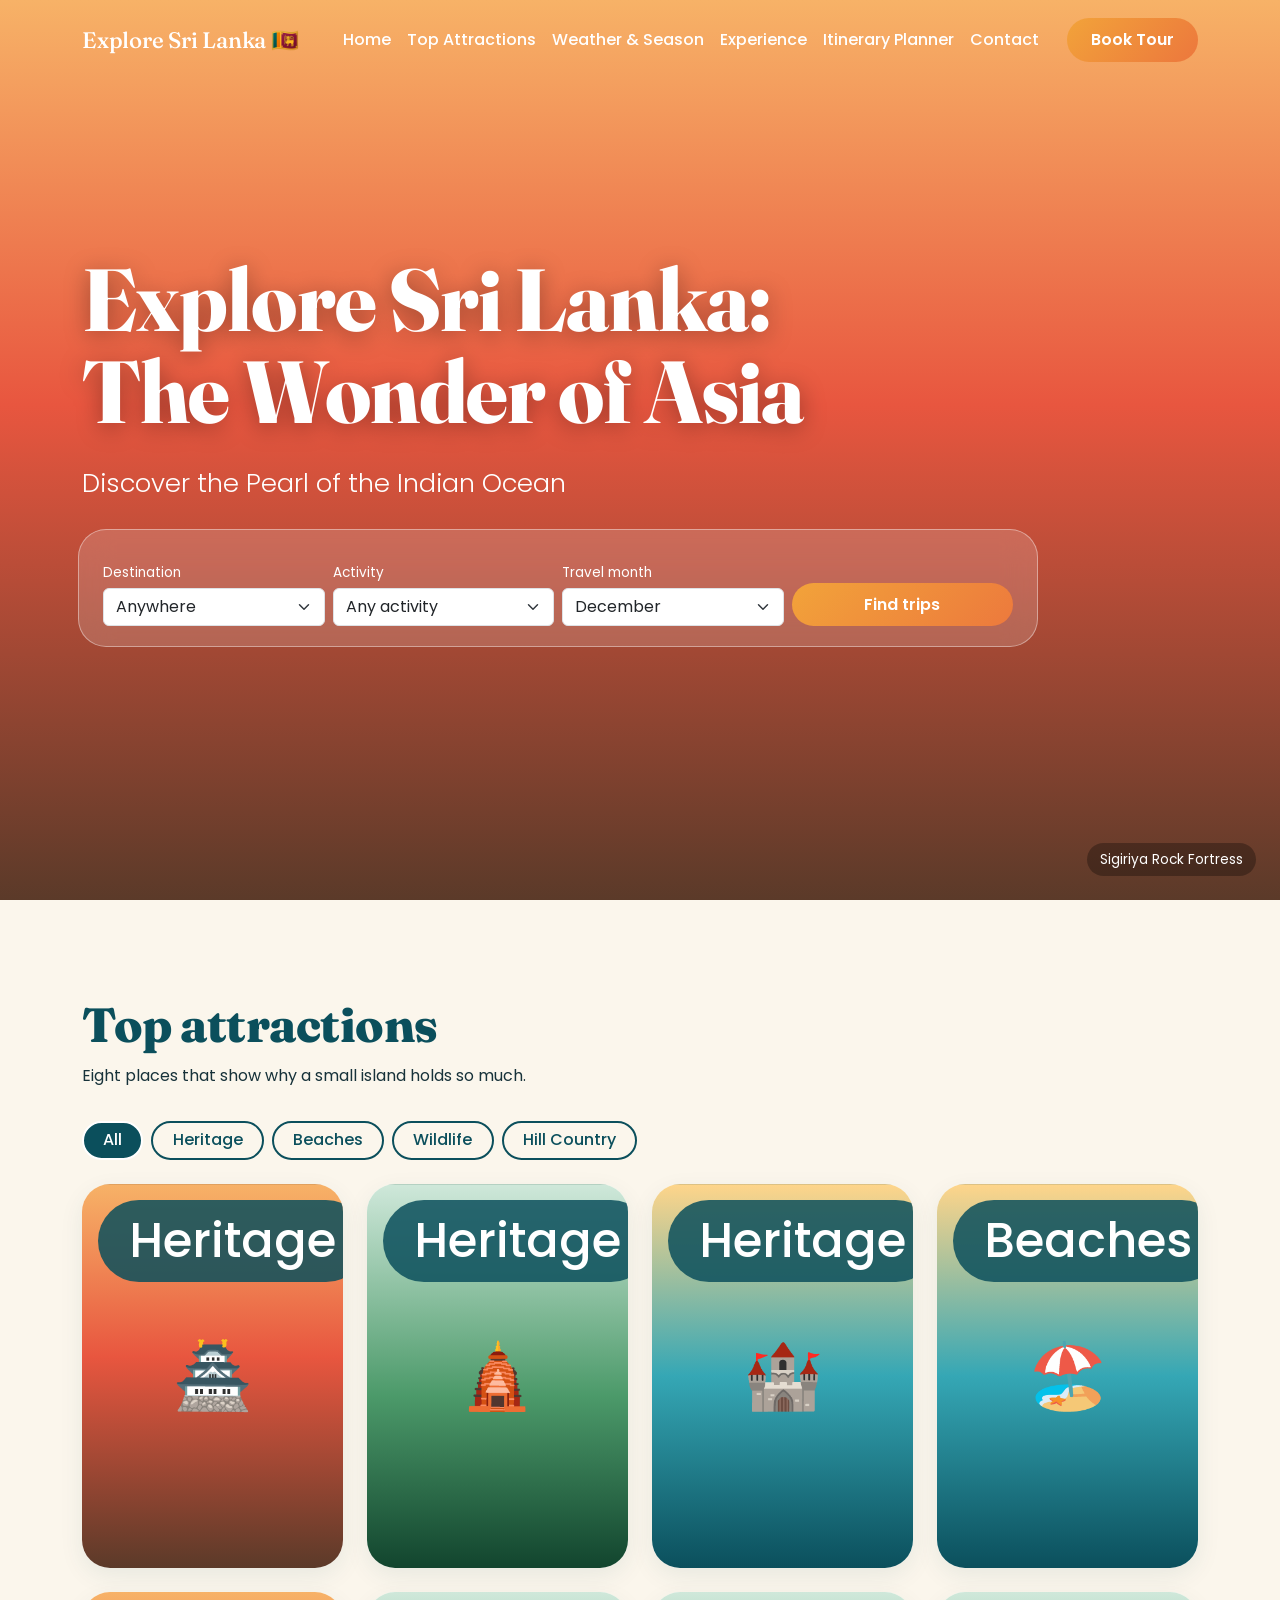
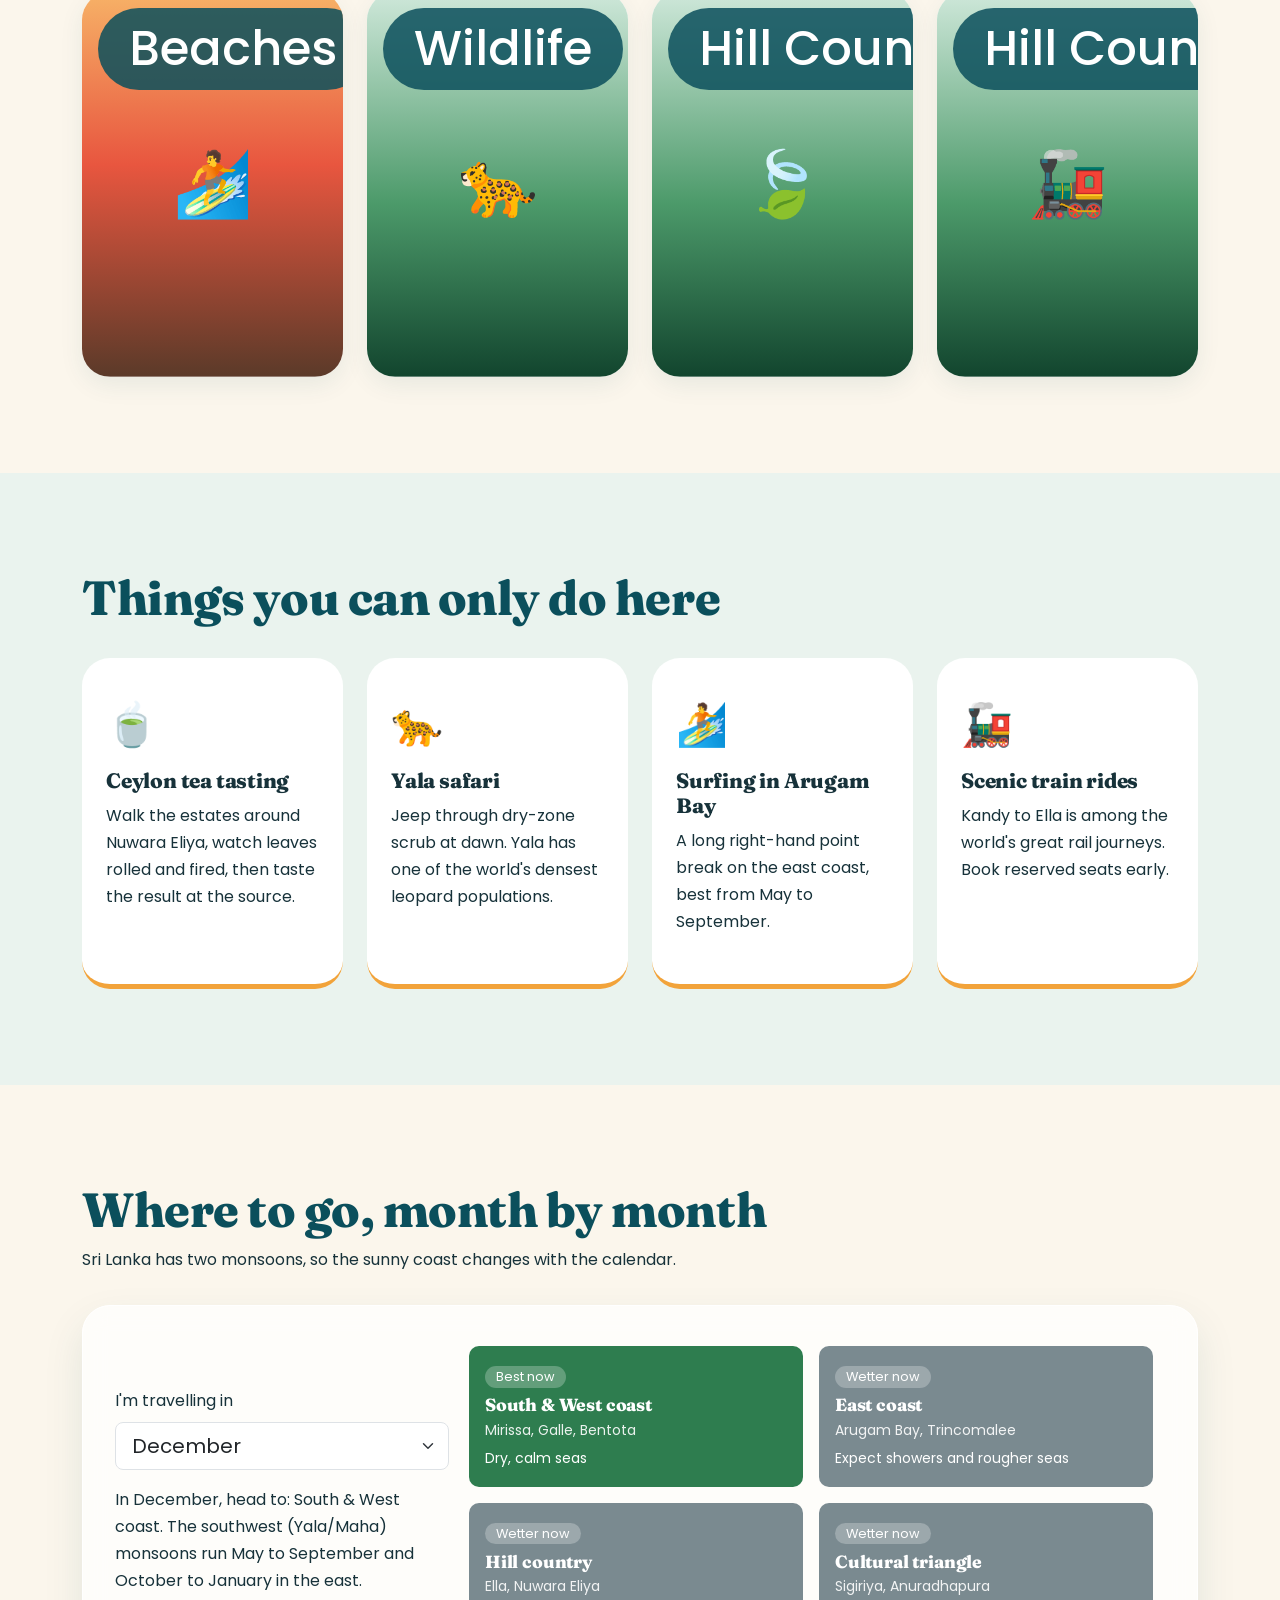
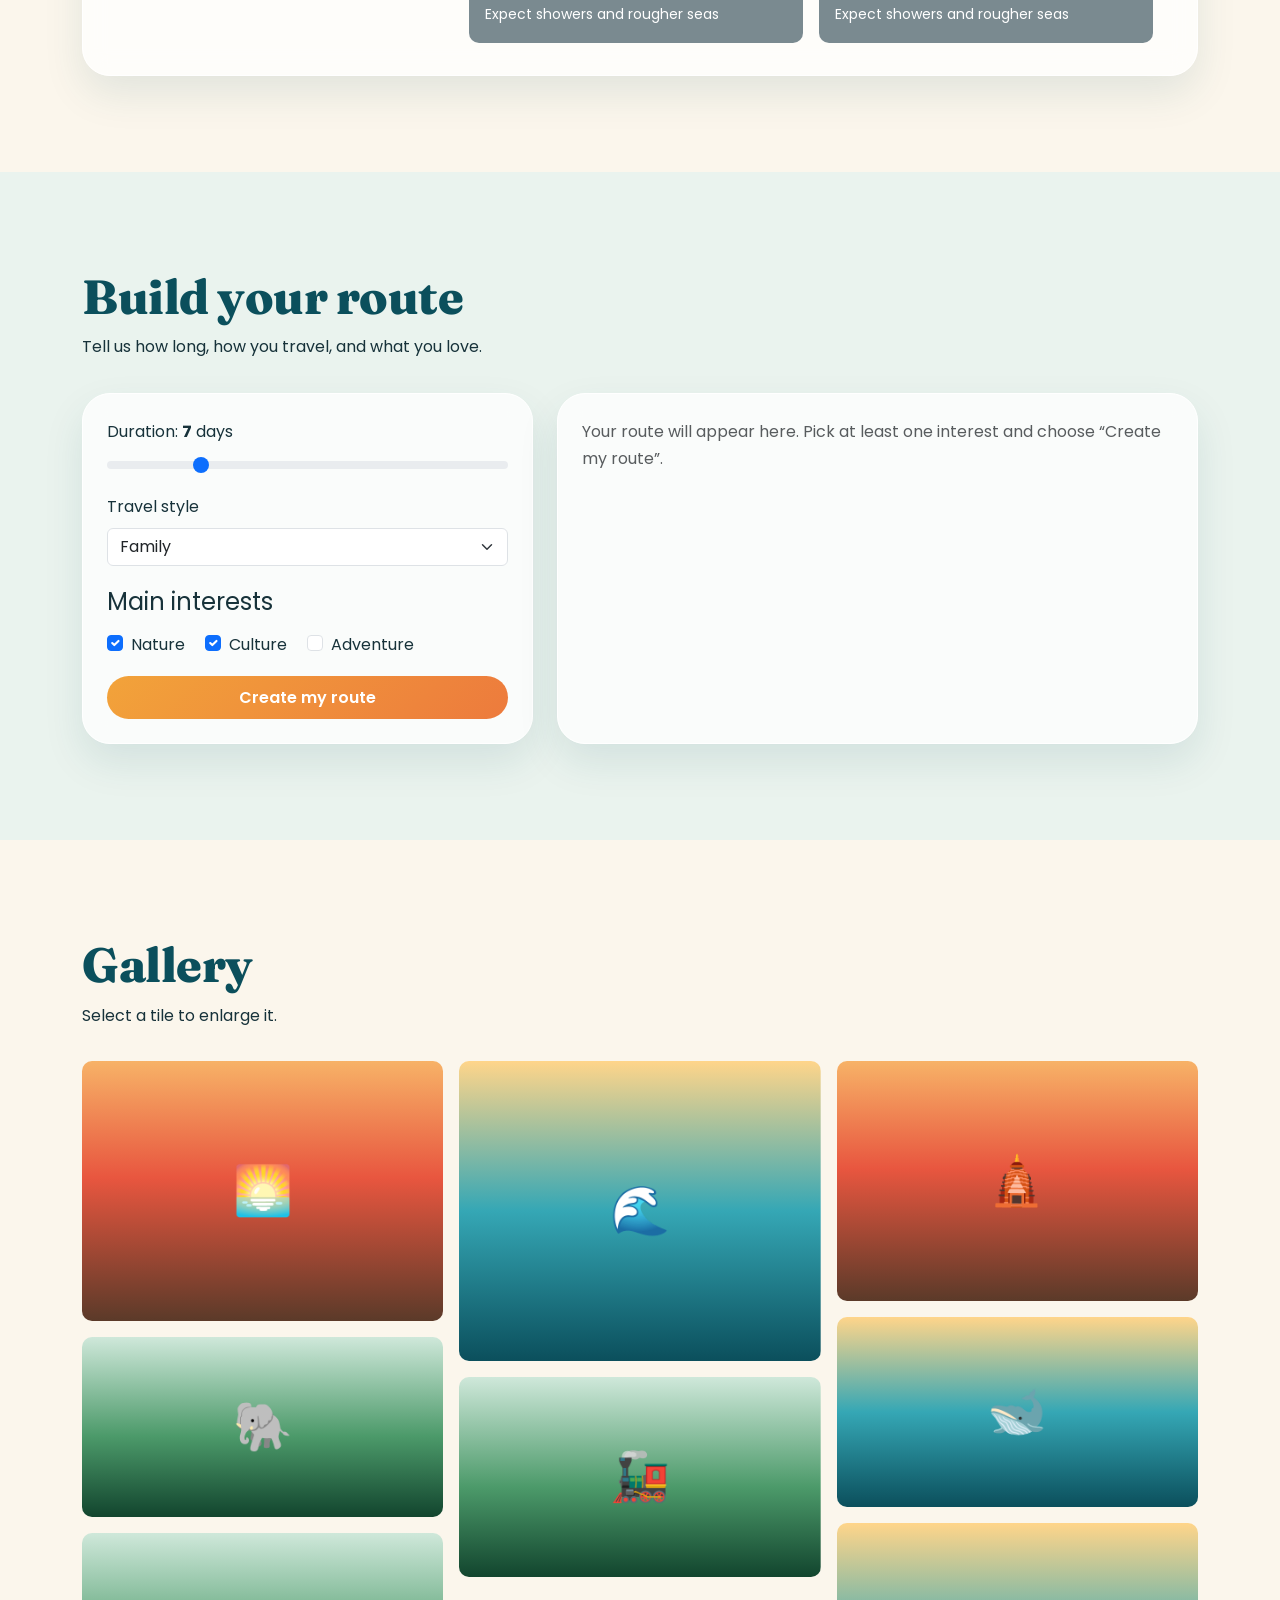
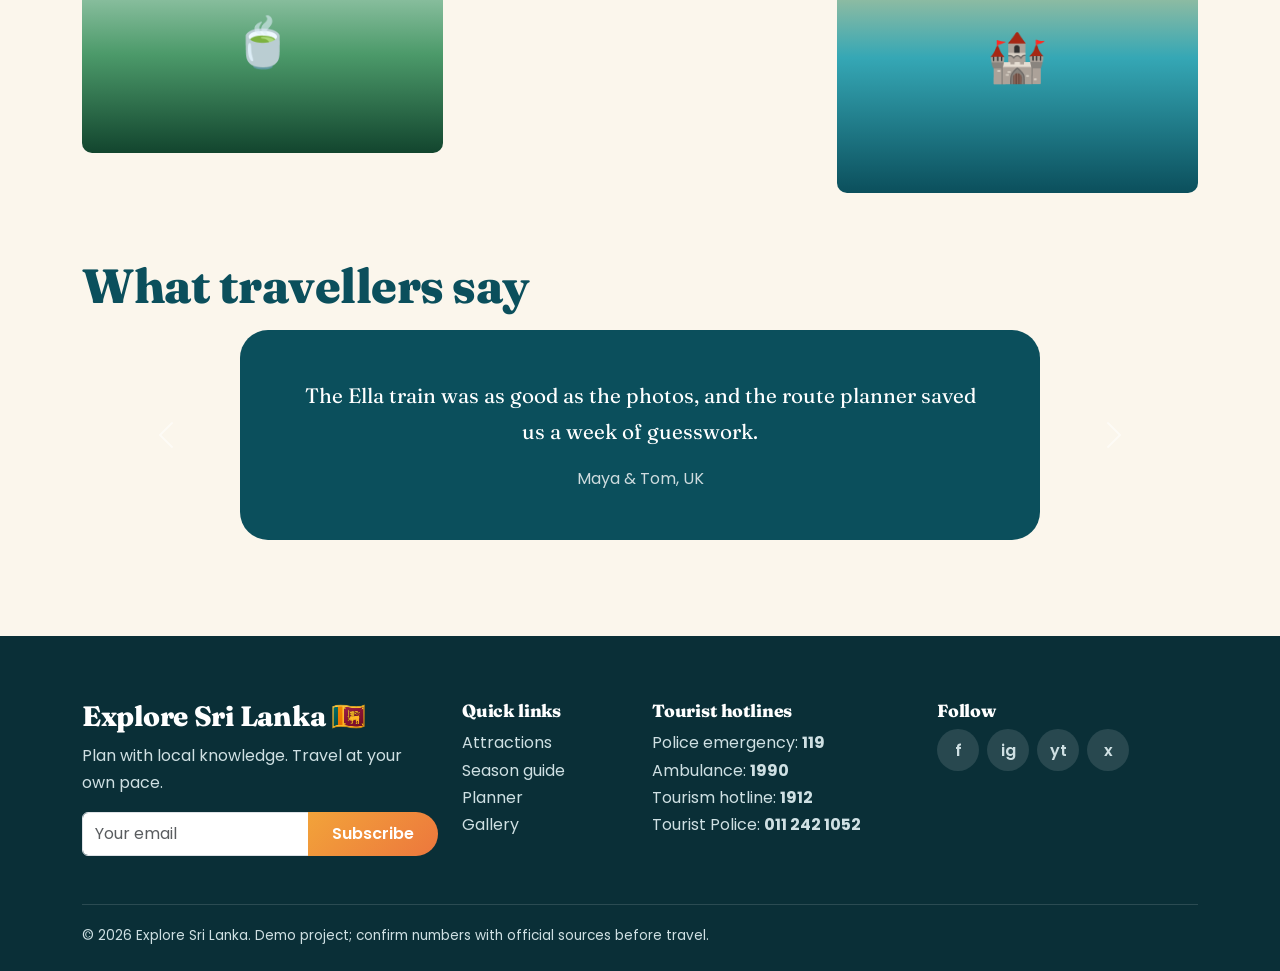
==== index.html @ b23492b1 "Initial commit" ====
<!DOCTYPE html>
<html lang="en">
<head>
<meta charset="UTF-8">
<meta name="viewport" content="width=device-width, initial-scale=1">
<title>Explore Sri Lanka: The Wonder of Asia</title>
<meta name="description" content="Plan your trip to Sri Lanka: destinations, monsoon guide, and a custom itinerary builder.">
<link rel="preconnect" href="https://fonts.googleapis.com">
<link href="https://fonts.googleapis.com/css2?family=Fraunces:opsz,wght@9..144,600;9..144,800&family=Poppins:wght@300;400;500;600&display=swap" rel="stylesheet">
<link href="https://cdn.jsdelivr.net/npm/bootstrap@5.3.3/dist/css/bootstrap.min.css" rel="stylesheet">
<link href="/asset/css/main.css" rel="stylesheet">
</head>
<body>

<!-- NAVBAR -->
<nav id="nav" class="navbar navbar-expand-lg fixed-top">
  <div class="container">
    <a class="navbar-brand" href="#home">Explore Sri Lanka 🇱🇰</a>
    <button class="navbar-toggler" data-bs-toggle="collapse" data-bs-target="#menu" aria-label="Toggle menu"><span class="navbar-toggler-icon"></span></button>
    <div id="menu" class="collapse navbar-collapse">
      <ul class="navbar-nav mx-auto">
        <li class="nav-item"><a class="nav-link" href="#home">Home</a></li>
        <li class="nav-item"><a class="nav-link" href="#destinations">Top Attractions</a></li>
        <li class="nav-item"><a class="nav-link" href="#season">Weather &amp; Season</a></li>
        <li class="nav-item"><a class="nav-link" href="#experiences">Experience</a></li>
        <li class="nav-item"><a class="nav-link" href="#planner">Itinerary Planner</a></li>
        <li class="nav-item"><a class="nav-link" href="#contact">Contact</a></li>
      </ul>
      <a href="#planner" class="btn btn-cta">Book Tour</a>
    </div>
  </div>
</nav>

<!-- HERO -->
<header id="home" class="hero">
  <div id="heroCarousel" class="carousel slide carousel-fade" data-bs-ride="carousel" data-bs-interval="6000">
    <div class="carousel-inner">
      <div class="carousel-item active"><div class="scene s-sigiriya"><span class="scene-tag">Sigiriya Rock Fortress</span></div></div>
      <div class="carousel-item"><div class="scene s-bridge"><span class="scene-tag">Nine Arch Bridge, Ella</span></div></div>
      <div class="carousel-item"><div class="scene s-mirissa"><span class="scene-tag">Mirissa Beach</span></div></div>
    </div>
  </div>
  <div class="hero-overlay container">
    <h1>Explore Sri Lanka:<br>The Wonder of Asia</h1>
    <p class="lead">Discover the Pearl of the Indian Ocean</p>
    <form id="searchForm" class="glass search row g-2 align-items-end">
      <div class="col-md-3"><label class="form-label" for="sDest">Destination</label>
        <select id="sDest" class="form-select"><option value="">Anywhere</option></select></div>
      <div class="col-md-3"><label class="form-label" for="sAct">Activity</label>
        <select id="sAct" class="form-select">
          <option value="">Any activity</option><option value="Heritage">Culture &amp; history</option>
          <option value="Beaches">Beach &amp; surf</option><option value="Wildlife">Safari &amp; wildlife</option>
          <option value="Hill Country">Hiking &amp; tea country</option></select></div>
      <div class="col-md-3"><label class="form-label" for="sMonth">Travel month</label>
        <select id="sMonth" class="form-select"></select></div>
      <div class="col-md-3 d-grid"><button class="btn btn-cta" type="submit">Find trips</button></div>
    </form>
  </div>
</header>

<!-- DESTINATIONS -->
<section id="destinations" class="py-section">
  <div class="container">
    <h2 class="section-title">Top attractions</h2>
    <p class="section-sub">Eight places that show why a small island holds so much.</p>
    <div id="filters" class="d-flex flex-wrap gap-2 mb-4" role="group" aria-label="Filter destinations">
      <button class="btn btn-chip active" data-filter="All">All</button>
      <button class="btn btn-chip" data-filter="Heritage">Heritage</button>
      <button class="btn btn-chip" data-filter="Beaches">Beaches</button>
      <button class="btn btn-chip" data-filter="Wildlife">Wildlife</button>
      <button class="btn btn-chip" data-filter="Hill Country">Hill Country</button>
    </div>
    <div id="destGrid" class="row g-4"></div>
  </div>
</section>

<!-- EXPERIENCES -->
<section id="experiences" class="py-section band">
  <div class="container">
    <h2 class="section-title">Things you can only do here</h2>
    <div class="row g-4 mt-1">
      <div class="col-md-6 col-xl-3"><article class="xp"><div class="xp-ico">🍵</div><h3>Ceylon tea tasting</h3><p>Walk the estates around Nuwara Eliya, watch leaves rolled and fired, then taste the result at the source.</p></article></div>
      <div class="col-md-6 col-xl-3"><article class="xp"><div class="xp-ico">🐆</div><h3>Yala safari</h3><p>Jeep through dry-zone scrub at dawn. Yala has one of the world's densest leopard populations.</p></article></div>
      <div class="col-md-6 col-xl-3"><article class="xp"><div class="xp-ico">🏄</div><h3>Surfing in Arugam Bay</h3><p>A long right-hand point break on the east coast, best from May to September.</p></article></div>
      <div class="col-md-6 col-xl-3"><article class="xp"><div class="xp-ico">🚂</div><h3>Scenic train rides</h3><p>Kandy to Ella is among the world's great rail journeys. Book reserved seats early.</p></article></div>
    </div>
  </div>
</section>

<!-- SEASON -->
<section id="season" class="py-section">
  <div class="container">
    <h2 class="section-title">Where to go, month by month</h2>
    <p class="section-sub">Sri Lanka has two monsoons, so the sunny coast changes with the calendar.</p>
    <div class="glass-light season-card">
      <div class="row g-4 align-items-center">
        <div class="col-lg-4">
          <label class="form-label" for="monthPick">I'm travelling in</label>
          <select id="monthPick" class="form-select form-select-lg"></select>
          <p id="seasonNote" class="mt-3 mb-0"></p>
        </div>
        <div id="seasonOut" class="col-lg-8 row g-3"></div>
      </div>
    </div>
  </div>
</section>

<!-- PLANNER -->
<section id="planner" class="py-section band">
  <div class="container">
    <h2 class="section-title">Build your route</h2>
    <p class="section-sub">Tell us how long, how you travel, and what you love.</p>
    <div class="row g-4">
      <div class="col-lg-5">
        <form id="planForm" class="glass-light p-4">
          <label class="form-label" for="days">Duration: <strong id="daysOut">7</strong> days</label>
          <input id="days" type="range" class="form-range mb-3" min="3" max="21" value="7">
          <label class="form-label" for="style">Travel style</label>
          <select id="style" class="form-select mb-3"><option>Backpacker</option><option selected>Family</option><option>Luxury</option></select>
          <fieldset class="mb-3"><legend class="form-label">Main interests</legend>
            <div class="form-check form-check-inline"><input class="form-check-input" type="checkbox" id="iNature" value="nature" checked><label class="form-check-label" for="iNature">Nature</label></div>
            <div class="form-check form-check-inline"><input class="form-check-input" type="checkbox" id="iCulture" value="culture" checked><label class="form-check-label" for="iCulture">Culture</label></div>
            <div class="form-check form-check-inline"><input class="form-check-input" type="checkbox" id="iAdv" value="adventure"><label class="form-check-label" for="iAdv">Adventure</label></div>
          </fieldset>
          <button class="btn btn-cta w-100" type="submit">Create my route</button>
        </form>
      </div>
      <div class="col-lg-7"><div id="planOut" class="glass-light p-4 h-100" aria-live="polite">
        <p class="mb-0 text-muted">Your route will appear here. Pick at least one interest and choose “Create my route”.</p></div></div>
    </div>
  </div>
</section>

<!-- GALLERY + TESTIMONIALS -->
<section id="gallery" class="py-section">
  <div class="container">
    <h2 class="section-title">Gallery</h2>
    <p class="section-sub">Select a tile to enlarge it.</p>
    <div id="galleryGrid" class="masonry"></div>
    <h2 class="section-title mt-5 pt-3">What travellers say</h2>
    <div id="reviews" class="carousel slide mt-3" data-bs-ride="carousel">
      <div class="carousel-inner">
        <div class="carousel-item active"><blockquote class="review"><p>The Ella train was as good as the photos, and the route planner saved us a week of guesswork.</p><footer>Maya &amp; Tom, UK</footer></blockquote></div>
        <div class="carousel-item"><blockquote class="review"><p>Dawn at Sigiriya, lunch in Kandy, surf in Mirissa. We never felt rushed.</p><footer>Hiroshi, Japan</footer></blockquote></div>
        <div class="carousel-item"><blockquote class="review"><p>Our kids still talk about the elephants at Udawalawe.</p><footer>The Okafor family, Nigeria</footer></blockquote></div>
      </div>
      <button class="carousel-control-prev" data-bs-target="#reviews" data-bs-slide="prev" aria-label="Previous review"><span class="carousel-control-prev-icon"></span></button>
      <button class="carousel-control-next" data-bs-target="#reviews" data-bs-slide="next" aria-label="Next review"><span class="carousel-control-next-icon"></span></button>
    </div>
  </div>
</section>

<!-- FOOTER -->
<footer id="contact" class="footer">
  <div class="container">
    <div class="row g-4">
      <div class="col-lg-4"><h3>Explore Sri Lanka 🇱🇰</h3><p>Plan with local knowledge. Travel at your own pace.</p>
        <form id="newsForm" class="input-group"><input type="email" class="form-control" placeholder="Your email" aria-label="Email" required><button class="btn btn-cta">Subscribe</button></form>
        <p id="newsMsg" class="small mt-2 mb-0"></p></div>
      <div class="col-6 col-lg-2"><h4>Quick links</h4><ul class="list-unstyled"><li><a href="#destinations">Attractions</a></li><li><a href="#season">Season guide</a></li><li><a href="#planner">Planner</a></li><li><a href="#gallery">Gallery</a></li></ul></div>
      <div class="col-6 col-lg-3"><h4>Tourist hotlines</h4><ul class="list-unstyled"><li>Police emergency: <strong>119</strong></li><li>Ambulance: <strong>1990</strong></li><li>Tourism hotline: <strong>1912</strong></li><li>Tourist Police: <strong>011 242 1052</strong></li></ul></div>
      <div class="col-lg-3"><h4>Follow</h4><div class="d-flex gap-2"><a class="soc" href="#" aria-label="Facebook">f</a><a class="soc" href="#" aria-label="Instagram">ig</a><a class="soc" href="#" aria-label="YouTube">yt</a><a class="soc" href="#" aria-label="X">x</a></div></div>
    </div>
    <p class="copy">© <span id="yr"></span> Explore Sri Lanka. Demo project; confirm numbers with official sources before travel.</p>
  </div>
</footer>

<!-- MODAL (shared by destinations and gallery) -->
<div class="modal fade" id="infoModal" tabindex="-1" aria-hidden="true">
  <div class="modal-dialog modal-dialog-centered modal-lg"><div class="modal-content">
    <div id="mScene" class="scene m-scene"></div>
    <div class="modal-body p-4"><button type="button" class="btn-close float-end" data-bs-dismiss="modal" aria-label="Close"></button>
      <h3 id="mTitle"></h3><p id="mMeta" class="text-muted"></p><p id="mText"></p></div>
  </div></div>
</div>

<script src="https://cdn.jsdelivr.net/npm/bootstrap@5.3.3/dist/js/bootstrap.bundle.min.js"></script>
<script src="/asset/js/main.js"></script>
</body>
</html>
---- asset/css/main.css ----
/* ===== Tokens ===== */
:root{
  --ocean:#0B4F5C; --tea:#2E7D4F; --saffron:#F2A33A; --coral:#E8563F; --sand:#FBF6EC; --ink:#17323A;
  --grad-cta:linear-gradient(135deg,var(--saffron),var(--coral));
  --r-lg:28px; --r-sm:10px;
}
html{scroll-behavior:smooth;scroll-padding-top:80px}
body{font-family:'Poppins',sans-serif;color:var(--ink);background:var(--sand);line-height:1.7}
h1,h2,h3,h4,.navbar-brand{font-family:'Fraunces',serif;font-weight:800;letter-spacing:-.01em}
a{color:inherit}
:focus-visible{outline:3px solid var(--saffron);outline-offset:2px}
.py-section{padding:6rem 0}
.band{background:#EAF3EE}
.section-title{font-size:clamp(1.9rem,4vw,3rem);color:var(--ocean)}
.section-sub{max-width:60ch;margin-bottom:2rem}

/* ===== Navbar ===== */
.navbar{padding:1rem 0;transition:background .3s,backdrop-filter .3s,padding .3s}
.navbar .navbar-brand,.navbar .nav-link{color:#fff;font-weight:500}
.navbar .navbar-brand{font-size:1.4rem}
.navbar.scrolled{background:rgba(11,79,92,.72);backdrop-filter:blur(14px);-webkit-backdrop-filter:blur(14px);padding:.55rem 0;box-shadow:0 6px 24px rgba(0,0,0,.12)}
.navbar-toggler{border-color:#fff8}.navbar-toggler-icon{filter:invert(1)}
@media(max-width:991px){.navbar-collapse{background:rgba(11,79,92,.9);backdrop-filter:blur(14px);border-radius:var(--r-sm);padding:1rem;margin-top:.5rem}}
.btn-cta{color:#fff;border:0;border-radius:50px;padding:.6rem 1.5rem;font-weight:600;background:var(--grad-cta);background-size:200% 100%;transition:background-position .4s,transform .2s,box-shadow .2s}
.btn-cta:hover{color:#fff;background-position:100% 0;transform:translateY(-2px);box-shadow:0 10px 22px rgba(232,86,63,.35)}

/* ===== Scenes: CSS-painted placeholders. Add --img:url(...) to any .scene to use a real photo ===== */
.scene{position:relative;background-image:var(--img,none),var(--bg);background-size:cover;background-position:center;min-height:100%}
.s-sigiriya{--bg:linear-gradient(180deg,#F7B267 0%,#E8563F 45%,#5B3A29 100%)}
.s-bridge{--bg:linear-gradient(180deg,#CFE8DA 0%,#4C9A6A 55%,#12452E 100%)}
.s-mirissa{--bg:linear-gradient(180deg,#FFD58A 0%,#35A7B5 50%,#0B4F5C 100%)}
.hero .scene{height:100vh;min-height:620px}
.scene-tag{position:absolute;right:1.5rem;bottom:1.5rem;color:#fff;font-size:.85rem;background:rgba(0,0,0,.3);padding:.3rem .8rem;border-radius:50px}
.hero{position:relative;color:#fff}
.hero::after{content:"";position:absolute;inset:0;background:linear-gradient(180deg,rgba(0,0,0,.35),rgba(0,0,0,.1) 40%,rgba(0,0,0,.55));pointer-events:none}
.hero-overlay{position:absolute;inset:0;z-index:2;display:flex;flex-direction:column;justify-content:center;left:50%;transform:translateX(-50%)}
.hero h1{font-size:clamp(2.6rem,7vw,5.5rem);line-height:1.05;text-shadow:0 4px 24px rgba(0,0,0,.35)}
.hero .lead{font-size:clamp(1.1rem,2.2vw,1.6rem);font-weight:300;margin:1rem 0 2rem}

/* ===== Glass ===== */
.glass{background:rgba(255,255,255,.16);border:1px solid rgba(255,255,255,.4);backdrop-filter:blur(16px);-webkit-backdrop-filter:blur(16px);border-radius:var(--r-lg);padding:1.25rem;max-width:960px}
.glass .form-label{font-size:.85rem;margin-bottom:.25rem}
.glass-light{background:rgba(255,255,255,.75);border:1px solid #fff;backdrop-filter:blur(12px);border-radius:var(--r-lg);box-shadow:0 18px 40px rgba(11,79,92,.1)}
.season-card{padding:2rem}

/* ===== Destination cards ===== */
.btn-chip{border:2px solid var(--ocean);color:var(--ocean);border-radius:50px;font-weight:500;padding:.35rem 1.2rem}
.btn-chip:hover,.btn-chip.active{background:var(--ocean);color:#fff}
.dest{background:#fff;border-radius:var(--r-lg);overflow:hidden;height:100%;display:flex;flex-direction:column;box-shadow:0 8px 24px rgba(11,79,92,.08);transition:transform .3s,box-shadow .3s}
.dest:hover{transform:translateY(-8px);box-shadow:0 20px 40px rgba(11,79,92,.2)}
.dest .scene{height:190px;display:flex;align-items:center;justify-content:center;font-size:4rem}
.dest .badge{position:absolute;top:1rem;left:1rem;background:rgba(11,79,92,.85);font-weight:500}
.dest-body{padding:1.25rem;display:flex;flex-direction:column;flex:1}
.dest-body h3{font-size:1.25rem;margin:0}
.loc{font-size:.85rem;color:#5b747b}
.stars{color:var(--saffron);letter-spacing:2px}
.dest-body .btn{margin-top:auto;border-radius:50px;border:2px solid var(--tea);color:var(--tea);font-weight:500}
.dest-body .btn:hover{background:var(--tea);color:#fff}
.dest-item{transition:opacity .35s,transform .35s}
.dest-item.hide{display:none}

/* ===== Experiences ===== */
.xp{background:#fff;border-radius:var(--r-lg);padding:2rem 1.5rem;height:100%;border-bottom:5px solid var(--saffron);transition:transform .3s}
.xp:nth-child(n){transition:transform .3s}
.xp:hover{transform:translateY(-6px)}
.xp-ico{font-size:2.6rem}
.xp h3{font-size:1.3rem;margin:.5rem 0}

/* ===== Season ===== */
.zone{border-radius:var(--r-sm);padding:1rem;color:#fff;height:100%}
.zone h4{font-size:1.1rem;margin:0}
.zone small{opacity:.9}
.z-great{background:var(--tea)}.z-ok{background:#C98A1E}.z-poor{background:#7a8a90}
.zone .pill{display:inline-block;background:rgba(255,255,255,.25);border-radius:50px;padding:0 .7rem;font-size:.8rem;margin-bottom:.4rem}

/* ===== Planner ===== */
.stop{display:flex;gap:1rem;padding:.9rem 0;border-bottom:1px dashed #cdd9dc}
.stop:last-child{border:0}
.stop b{min-width:4.5rem;color:var(--coral)}
.route-line{font-family:'Fraunces',serif;font-size:1.35rem;color:var(--ocean);font-weight:800}
.fade-in{animation:fadeIn .5s ease}
@keyframes fadeIn{from{opacity:0;transform:translateY(8px)}to{opacity:1;transform:none}}

/* ===== Gallery ===== */
.masonry{columns:1;column-gap:1rem}
@media(min-width:576px){.masonry{columns:2}}@media(min-width:992px){.masonry{columns:3}}@media(min-width:1600px){.masonry{columns:4}}
.tile{break-inside:avoid;margin-bottom:1rem;border-radius:var(--r-sm);overflow:hidden;cursor:zoom-in;display:block;width:100%;border:0;padding:0;background:none}
.tile .scene{display:flex;align-items:center;justify-content:center;font-size:3rem;color:#fff;transition:transform .5s}
.tile:hover .scene{transform:scale(1.1)}
.m-scene{height:260px;display:flex;align-items:center;justify-content:center;font-size:5rem}
.review{background:var(--ocean);color:#fff;border-radius:var(--r-lg);padding:3rem 4rem;margin:0 auto;max-width:800px;text-align:center}
.review p{font-family:'Fraunces',serif;font-size:1.3rem}
.review footer{opacity:.8}

/* ===== Footer ===== */
.footer{background:#0A2F37;color:#cfe0e3;padding:4rem 0 1.5rem}
.footer h3,.footer h4{color:#fff}.footer h4{font-size:1.1rem}
.footer a{text-decoration:none}.footer a:hover{color:var(--saffron)}
.soc{width:42px;height:42px;border-radius:50%;background:#ffffff1f;display:grid;place-items:center;font-weight:600;transition:background .2s,transform .2s}
.soc:hover{background:var(--coral);color:#fff!important;transform:translateY(-3px)}
.copy{border-top:1px solid #ffffff22;margin:2.5rem 0 0;padding-top:1.2rem;font-size:.85rem}

@media(max-width:767px){.hero-overlay{padding-top:5rem}.review{padding:2rem 1.5rem}.py-section{padding:4rem 0}}
@media(prefers-reduced-motion:reduce){*{animation:none!important;transition:none!important;scroll-behavior:auto!important}}
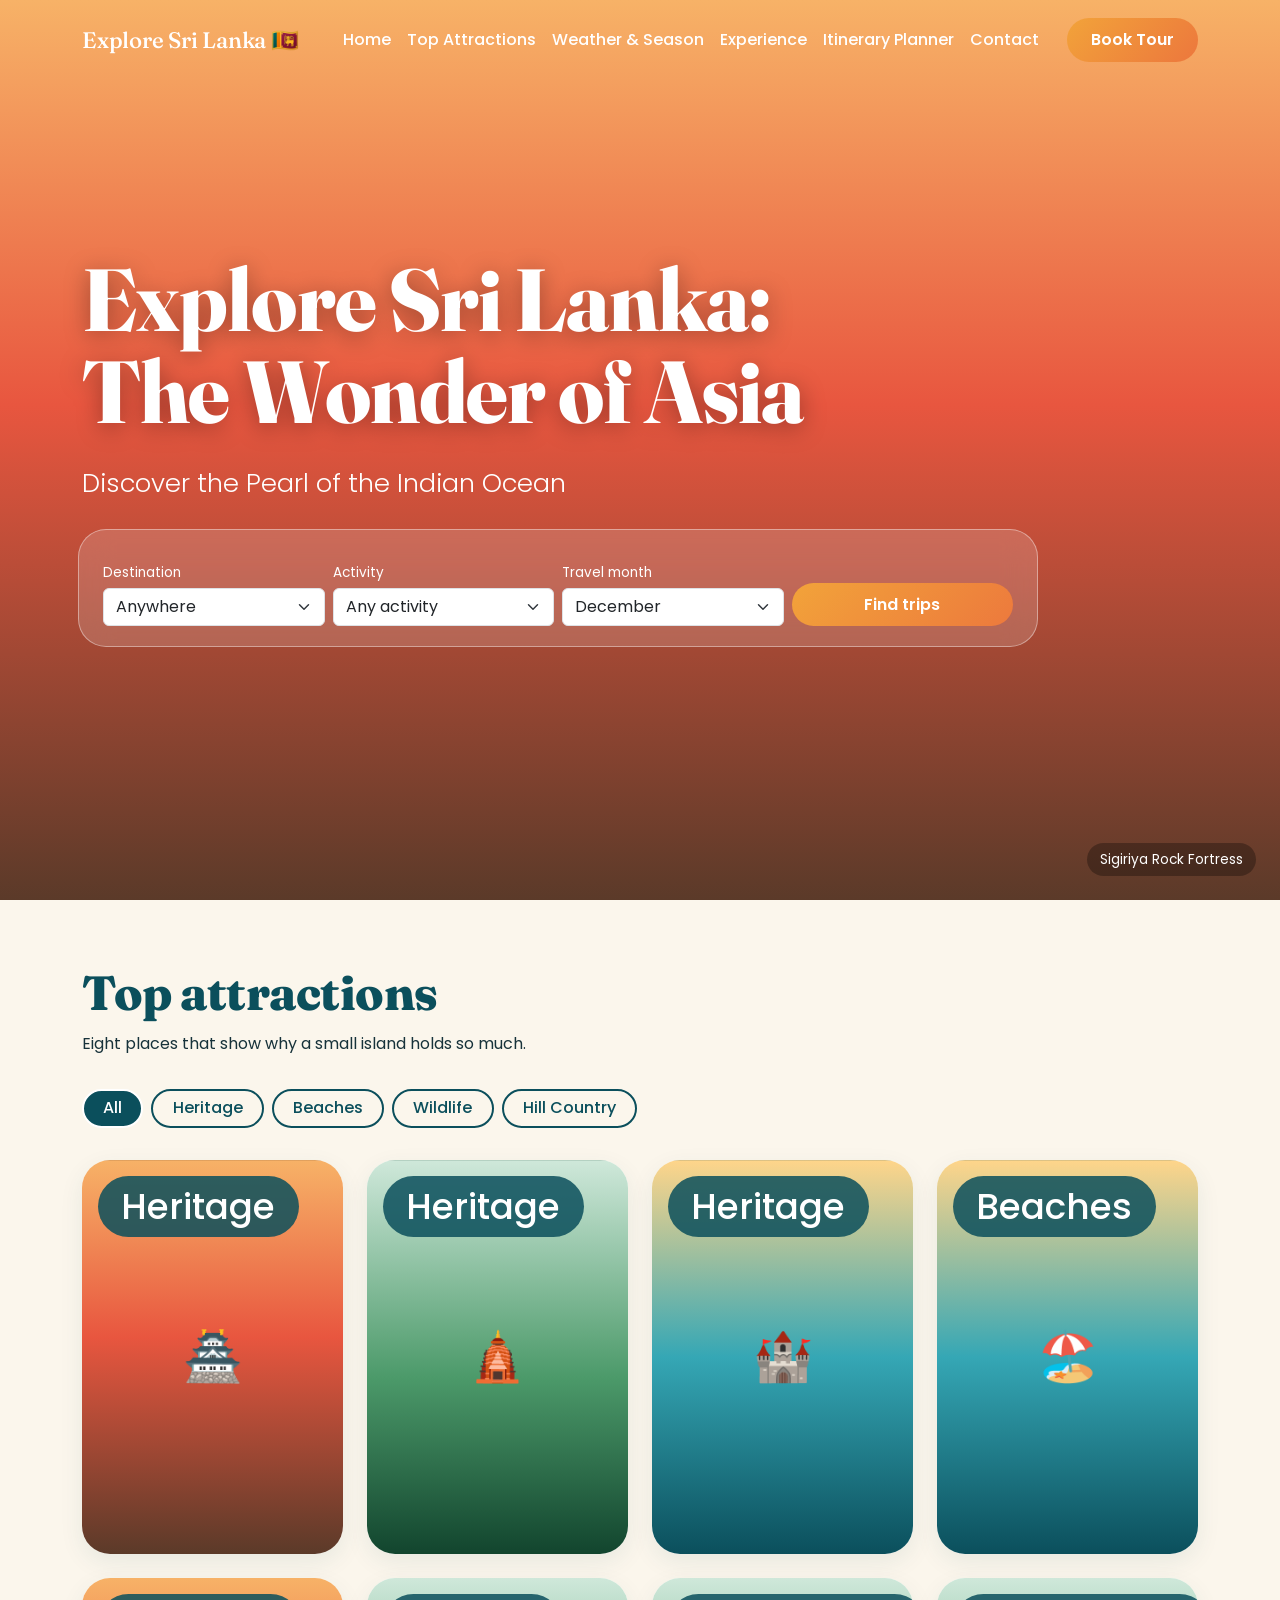
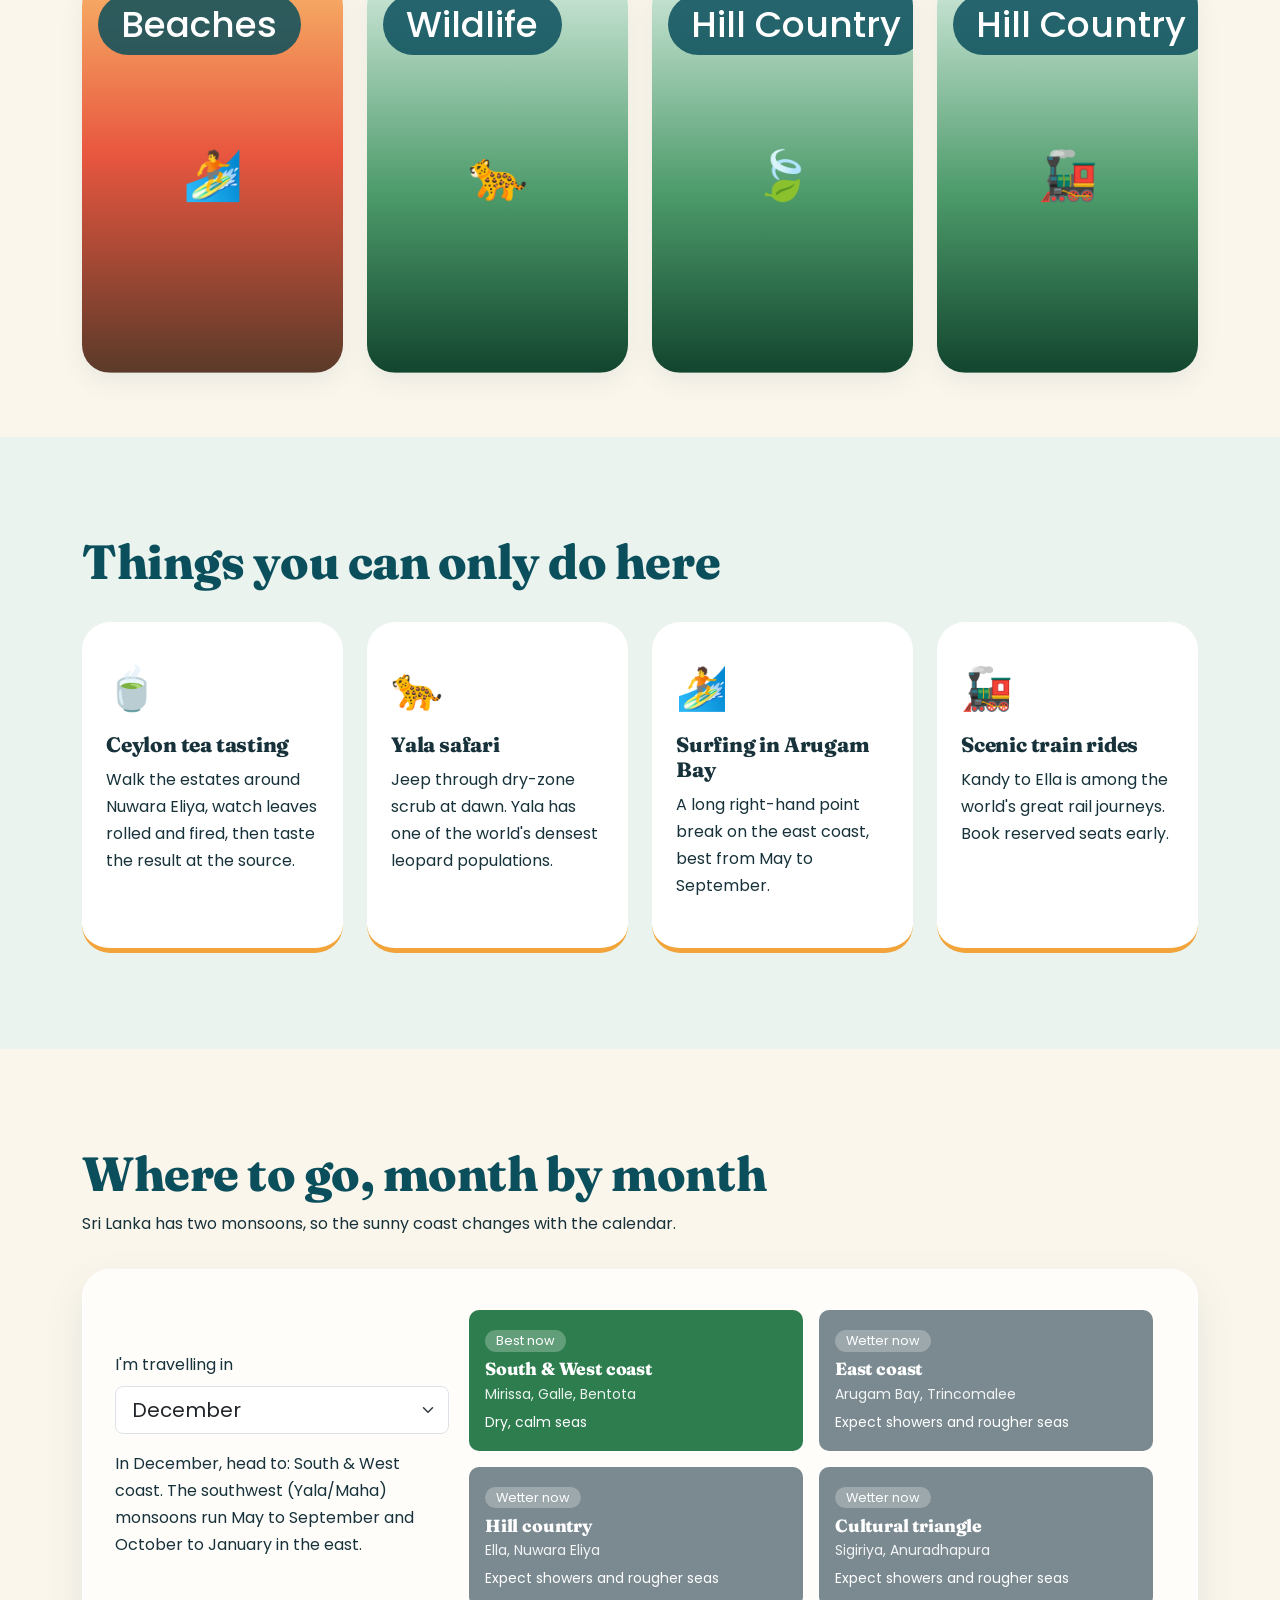
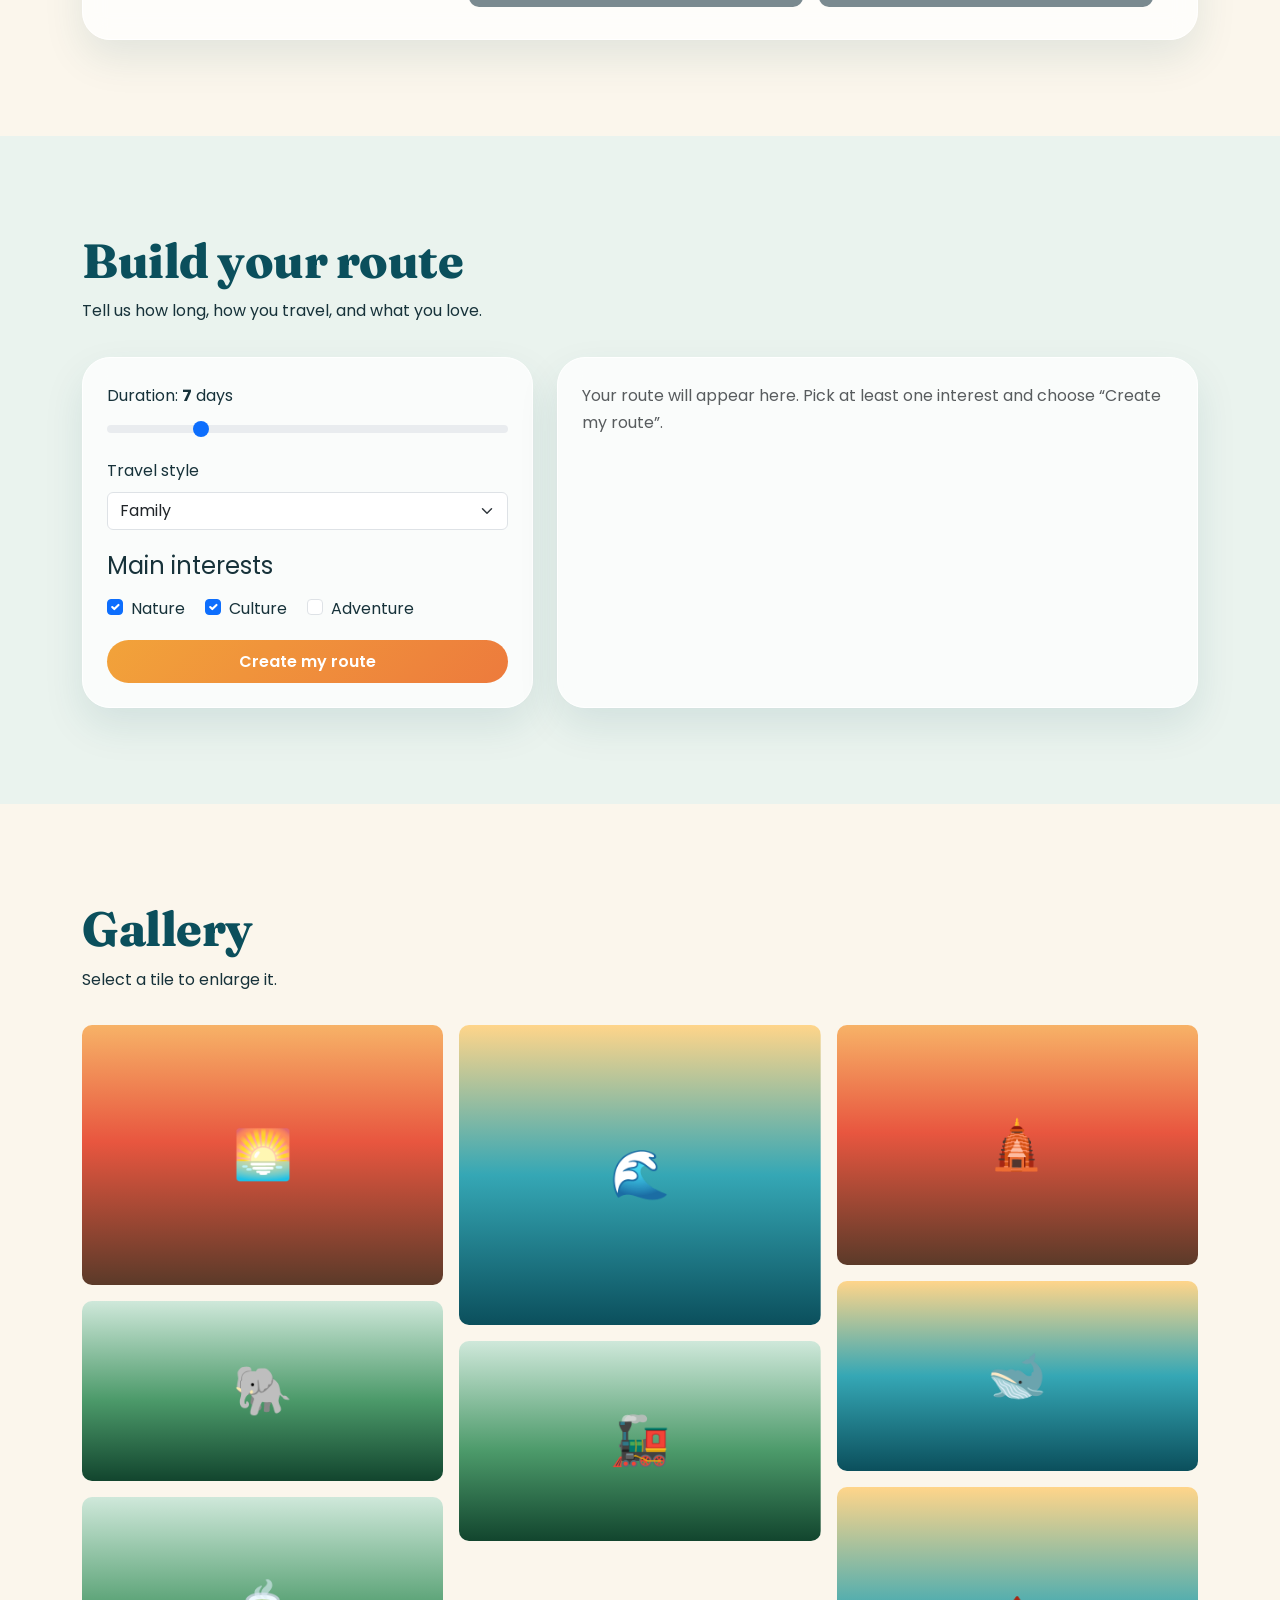
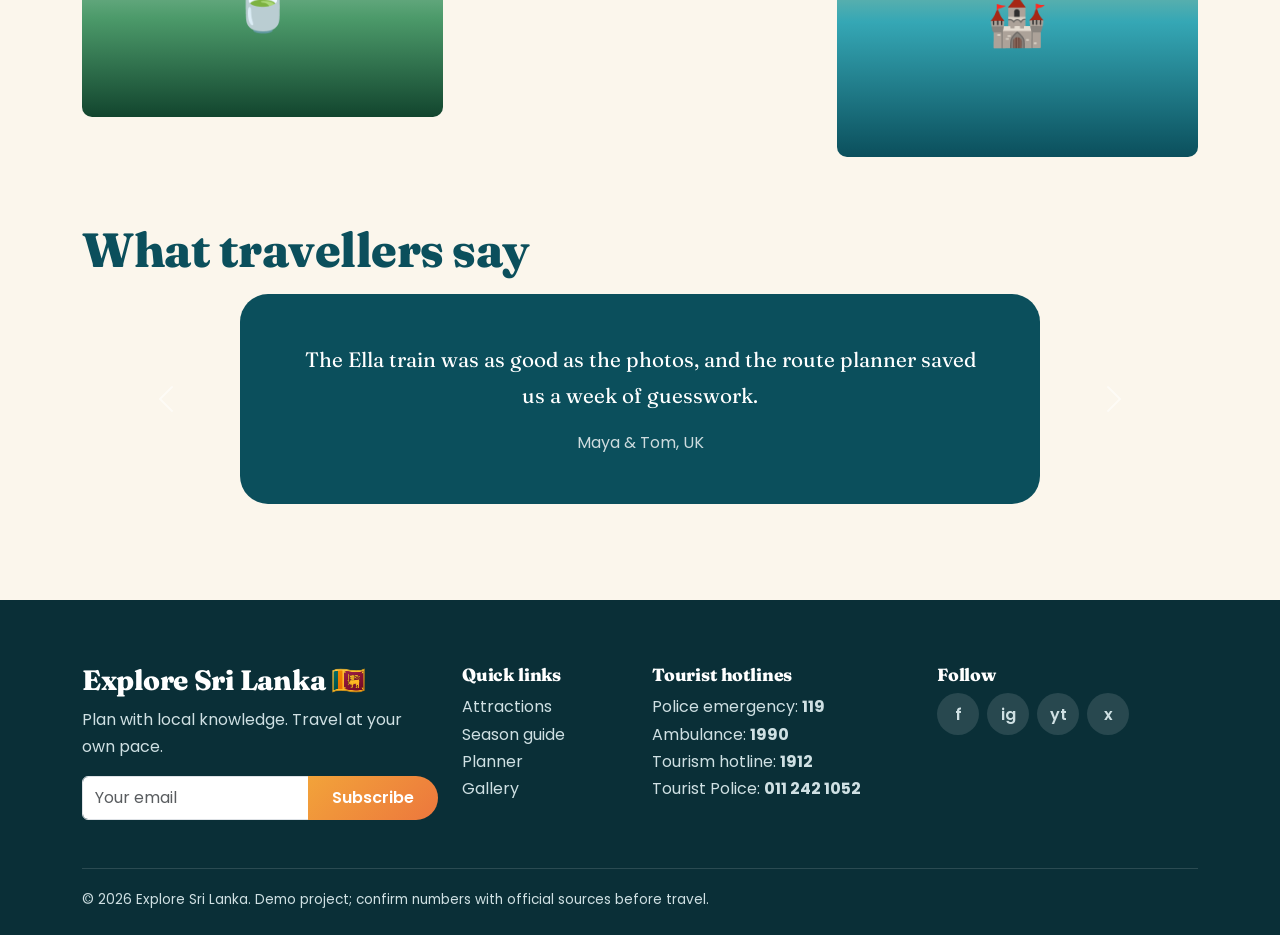
==== commit f6c2b4d8: "change the frontend admin dashboard" ====
--- a/index.html
+++ b/index.html
@@ -3,7 +3,7 @@
 <head>
 <meta charset="UTF-8">
 <meta name="viewport" content="width=device-width, initial-scale=1">
-<title>Explore Sri Lanka: The Wonder of Asia</title>
+<title>Serendib-Travel-Hub: The Wonder of Asia</title>
 <meta name="description" content="Plan your trip to Sri Lanka: destinations, monsoon guide, and a custom itinerary builder.">
 <link rel="preconnect" href="https://fonts.googleapis.com">
 <link href="https://fonts.googleapis.com/css2?family=Fraunces:opsz,wght@9..144,600;9..144,800&family=Poppins:wght@300;400;500;600&display=swap" rel="stylesheet">
@@ -12,24 +12,8 @@
 </head>
 <body>
 
-<!-- NAVBAR -->
-<nav id="nav" class="navbar navbar-expand-lg fixed-top">
-  <div class="container">
-    <a class="navbar-brand" href="#home">Explore Sri Lanka 🇱🇰</a>
-    <button class="navbar-toggler" data-bs-toggle="collapse" data-bs-target="#menu" aria-label="Toggle menu"><span class="navbar-toggler-icon"></span></button>
-    <div id="menu" class="collapse navbar-collapse">
-      <ul class="navbar-nav mx-auto">
-        <li class="nav-item"><a class="nav-link" href="#home">Home</a></li>
-        <li class="nav-item"><a class="nav-link" href="#destinations">Top Attractions</a></li>
-        <li class="nav-item"><a class="nav-link" href="#season">Weather &amp; Season</a></li>
-        <li class="nav-item"><a class="nav-link" href="#experiences">Experience</a></li>
-        <li class="nav-item"><a class="nav-link" href="#planner">Itinerary Planner</a></li>
-        <li class="nav-item"><a class="nav-link" href="#contact">Contact</a></li>
-      </ul>
-      <a href="#planner" class="btn btn-cta">Book Tour</a>
-    </div>
-  </div>
-</nav>
+<!-- NAVBAR CONTAINER -->
+<div id="navbar-container"></div>
 
 <!-- HERO -->
 <header id="home" class="hero">
@@ -150,20 +134,8 @@
   </div>
 </section>
 
-<!-- FOOTER -->
-<footer id="contact" class="footer">
-  <div class="container">
-    <div class="row g-4">
-      <div class="col-lg-4"><h3>Explore Sri Lanka 🇱🇰</h3><p>Plan with local knowledge. Travel at your own pace.</p>
-        <form id="newsForm" class="input-group"><input type="email" class="form-control" placeholder="Your email" aria-label="Email" required><button class="btn btn-cta">Subscribe</button></form>
-        <p id="newsMsg" class="small mt-2 mb-0"></p></div>
-      <div class="col-6 col-lg-2"><h4>Quick links</h4><ul class="list-unstyled"><li><a href="#destinations">Attractions</a></li><li><a href="#season">Season guide</a></li><li><a href="#planner">Planner</a></li><li><a href="#gallery">Gallery</a></li></ul></div>
-      <div class="col-6 col-lg-3"><h4>Tourist hotlines</h4><ul class="list-unstyled"><li>Police emergency: <strong>119</strong></li><li>Ambulance: <strong>1990</strong></li><li>Tourism hotline: <strong>1912</strong></li><li>Tourist Police: <strong>011 242 1052</strong></li></ul></div>
-      <div class="col-lg-3"><h4>Follow</h4><div class="d-flex gap-2"><a class="soc" href="#" aria-label="Facebook">f</a><a class="soc" href="#" aria-label="Instagram">ig</a><a class="soc" href="#" aria-label="YouTube">yt</a><a class="soc" href="#" aria-label="X">x</a></div></div>
-    </div>
-    <p class="copy">© <span id="yr"></span> Explore Sri Lanka. Demo project; confirm numbers with official sources before travel.</p>
-  </div>
-</footer>
+<!-- FOOTER CONTAINER -->
+<div id="footer-container"></div>
 
 <!-- MODAL (shared by destinations and gallery) -->
 <div class="modal fade" id="infoModal" tabindex="-1" aria-hidden="true">
@@ -177,4 +149,4 @@
 <script src="https://cdn.jsdelivr.net/npm/bootstrap@5.3.3/dist/js/bootstrap.bundle.min.js"></script>
 <script src="/asset/js/main.js"></script>
 </body>
-</html>
+</html>
--- a/asset/css/main.css
+++ b/asset/css/main.css
@@ -1,104 +1,602 @@
 /* ===== Tokens ===== */
-:root{
-  --ocean:#0B4F5C; --tea:#2E7D4F; --saffron:#F2A33A; --coral:#E8563F; --sand:#FBF6EC; --ink:#17323A;
-  --grad-cta:linear-gradient(135deg,var(--saffron),var(--coral));
-  --r-lg:28px; --r-sm:10px;
-}
-html{scroll-behavior:smooth;scroll-padding-top:80px}
-body{font-family:'Poppins',sans-serif;color:var(--ink);background:var(--sand);line-height:1.7}
-h1,h2,h3,h4,.navbar-brand{font-family:'Fraunces',serif;font-weight:800;letter-spacing:-.01em}
-a{color:inherit}
-:focus-visible{outline:3px solid var(--saffron);outline-offset:2px}
-.py-section{padding:6rem 0}
-.band{background:#EAF3EE}
-.section-title{font-size:clamp(1.9rem,4vw,3rem);color:var(--ocean)}
-.section-sub{max-width:60ch;margin-bottom:2rem}
+:root {
+  --ocean: #0B4F5C;
+  --tea: #2E7D4F;
+  --saffron: #F2A33A;
+  --coral: #E8563F;
+  --sand: #FBF6EC;
+  --ink: #17323A;
+  --grad-cta: linear-gradient(135deg, var(--saffron), var(--coral));
+  --r-lg: 28px;
+  --r-sm: 10px;
+}
+
+html {
+  scroll-behavior: smooth;
+  scroll-padding-top: 80px
+}
+
+body {
+  font-family: 'Poppins', sans-serif;
+  color: var(--ink);
+  background: var(--sand);
+  line-height: 1.7
+}
+
+h1,
+h2,
+h3,
+h4,
+.navbar-brand {
+  font-family: 'Fraunces', serif;
+  font-weight: 800;
+  letter-spacing: -.01em
+}
+
+a {
+  color: inherit
+}
+
+:focus-visible {
+  outline: 3px solid var(--saffron);
+  outline-offset: 2px
+}
+
+.py-section {
+  padding: 6rem 0
+}
+
+.band {
+  background: #EAF3EE
+}
+
+.section-title {
+  font-size: clamp(1.9rem, 4vw, 3rem);
+  color: var(--ocean)
+}
+
+.section-sub {
+  max-width: 60ch;
+  margin-bottom: 2rem
+}
 
 /* ===== Navbar ===== */
-.navbar{padding:1rem 0;transition:background .3s,backdrop-filter .3s,padding .3s}
-.navbar .navbar-brand,.navbar .nav-link{color:#fff;font-weight:500}
-.navbar .navbar-brand{font-size:1.4rem}
-.navbar.scrolled{background:rgba(11,79,92,.72);backdrop-filter:blur(14px);-webkit-backdrop-filter:blur(14px);padding:.55rem 0;box-shadow:0 6px 24px rgba(0,0,0,.12)}
-.navbar-toggler{border-color:#fff8}.navbar-toggler-icon{filter:invert(1)}
-@media(max-width:991px){.navbar-collapse{background:rgba(11,79,92,.9);backdrop-filter:blur(14px);border-radius:var(--r-sm);padding:1rem;margin-top:.5rem}}
-.btn-cta{color:#fff;border:0;border-radius:50px;padding:.6rem 1.5rem;font-weight:600;background:var(--grad-cta);background-size:200% 100%;transition:background-position .4s,transform .2s,box-shadow .2s}
-.btn-cta:hover{color:#fff;background-position:100% 0;transform:translateY(-2px);box-shadow:0 10px 22px rgba(232,86,63,.35)}
+.navbar {
+  padding: 1rem 0;
+  transition: background .3s, backdrop-filter .3s, padding .3s
+}
+
+.navbar .navbar-brand,
+.navbar .nav-link {
+  color: #fff;
+  font-weight: 500
+}
+
+.navbar .navbar-brand {
+  font-size: 1.4rem
+}
+
+.navbar.scrolled {
+  background: rgba(11, 79, 92, .72);
+  backdrop-filter: blur(14px);
+  -webkit-backdrop-filter: blur(14px);
+  padding: .55rem 0;
+  box-shadow: 0 6px 24px rgba(0, 0, 0, .12)
+}
+
+.navbar-toggler {
+  border-color: #fff8
+}
+
+.navbar-toggler-icon {
+  filter: invert(1)
+}
+
+@media(max-width:991px) {
+  .navbar-collapse {
+    background: rgba(11, 79, 92, .9);
+    backdrop-filter: blur(14px);
+    border-radius: var(--r-sm);
+    padding: 1rem;
+    margin-top: .5rem
+  }
+}
+
+.btn-cta {
+  color: #fff;
+  border: 0;
+  border-radius: 50px;
+  padding: .6rem 1.5rem;
+  font-weight: 600;
+  background: var(--grad-cta);
+  background-size: 200% 100%;
+  transition: background-position .4s, transform .2s, box-shadow .2s
+}
+
+.btn-cta:hover {
+  color: #fff;
+  background-position: 100% 0;
+  transform: translateY(-2px);
+  box-shadow: 0 10px 22px rgba(232, 86, 63, .35)
+}
 
 /* ===== Scenes: CSS-painted placeholders. Add --img:url(...) to any .scene to use a real photo ===== */
-.scene{position:relative;background-image:var(--img,none),var(--bg);background-size:cover;background-position:center;min-height:100%}
-.s-sigiriya{--bg:linear-gradient(180deg,#F7B267 0%,#E8563F 45%,#5B3A29 100%)}
-.s-bridge{--bg:linear-gradient(180deg,#CFE8DA 0%,#4C9A6A 55%,#12452E 100%)}
-.s-mirissa{--bg:linear-gradient(180deg,#FFD58A 0%,#35A7B5 50%,#0B4F5C 100%)}
-.hero .scene{height:100vh;min-height:620px}
-.scene-tag{position:absolute;right:1.5rem;bottom:1.5rem;color:#fff;font-size:.85rem;background:rgba(0,0,0,.3);padding:.3rem .8rem;border-radius:50px}
-.hero{position:relative;color:#fff}
-.hero::after{content:"";position:absolute;inset:0;background:linear-gradient(180deg,rgba(0,0,0,.35),rgba(0,0,0,.1) 40%,rgba(0,0,0,.55));pointer-events:none}
-.hero-overlay{position:absolute;inset:0;z-index:2;display:flex;flex-direction:column;justify-content:center;left:50%;transform:translateX(-50%)}
-.hero h1{font-size:clamp(2.6rem,7vw,5.5rem);line-height:1.05;text-shadow:0 4px 24px rgba(0,0,0,.35)}
-.hero .lead{font-size:clamp(1.1rem,2.2vw,1.6rem);font-weight:300;margin:1rem 0 2rem}
+.scene {
+  position: relative;
+  background-image: var(--img, none), var(--bg);
+  background-size: cover;
+  background-position: center;
+  min-height: 100%
+}
+
+.s-sigiriya {
+  --bg: linear-gradient(180deg, #F7B267 0%, #E8563F 45%, #5B3A29 100%)
+}
+
+.s-bridge {
+  --bg: linear-gradient(180deg, #CFE8DA 0%, #4C9A6A 55%, #12452E 100%)
+}
+
+.s-mirissa {
+  --bg: linear-gradient(180deg, #FFD58A 0%, #35A7B5 50%, #0B4F5C 100%)
+}
+
+.hero .scene {
+  height: 100vh;
+  min-height: 620px
+}
+
+.scene-tag {
+  position: absolute;
+  right: 1.5rem;
+  bottom: 1.5rem;
+  color: #fff;
+  font-size: .85rem;
+  background: rgba(0, 0, 0, .3);
+  padding: .3rem .8rem;
+  border-radius: 50px
+}
+
+.hero {
+  position: relative;
+  color: #fff
+}
+
+.hero::after {
+  content: "";
+  position: absolute;
+  inset: 0;
+  background: linear-gradient(180deg, rgba(0, 0, 0, .35), rgba(0, 0, 0, .1) 40%, rgba(0, 0, 0, .55));
+  pointer-events: none
+}
+
+.hero-overlay {
+  position: absolute;
+  inset: 0;
+  z-index: 2;
+  display: flex;
+  flex-direction: column;
+  justify-content: center;
+  left: 50%;
+  transform: translateX(-50%)
+}
+
+.hero h1 {
+  font-size: clamp(2.6rem, 7vw, 5.5rem);
+  line-height: 1.05;
+  text-shadow: 0 4px 24px rgba(0, 0, 0, .35)
+}
+
+.hero .lead {
+  font-size: clamp(1.1rem, 2.2vw, 1.6rem);
+  font-weight: 300;
+  margin: 1rem 0 2rem
+}
 
 /* ===== Glass ===== */
-.glass{background:rgba(255,255,255,.16);border:1px solid rgba(255,255,255,.4);backdrop-filter:blur(16px);-webkit-backdrop-filter:blur(16px);border-radius:var(--r-lg);padding:1.25rem;max-width:960px}
-.glass .form-label{font-size:.85rem;margin-bottom:.25rem}
-.glass-light{background:rgba(255,255,255,.75);border:1px solid #fff;backdrop-filter:blur(12px);border-radius:var(--r-lg);box-shadow:0 18px 40px rgba(11,79,92,.1)}
-.season-card{padding:2rem}
+.glass {
+  background: rgba(255, 255, 255, .16);
+  border: 1px solid rgba(255, 255, 255, .4);
+  backdrop-filter: blur(16px);
+  -webkit-backdrop-filter: blur(16px);
+  border-radius: var(--r-lg);
+  padding: 1.25rem;
+  max-width: 960px
+}
+
+.glass .form-label {
+  font-size: .85rem;
+  margin-bottom: .25rem
+}
+
+.glass-light {
+  background: rgba(255, 255, 255, .75);
+  border: 1px solid #fff;
+  backdrop-filter: blur(12px);
+  border-radius: var(--r-lg);
+  box-shadow: 0 18px 40px rgba(11, 79, 92, .1)
+}
+
+.season-card {
+  padding: 2rem
+}
 
 /* ===== Destination cards ===== */
-.btn-chip{border:2px solid var(--ocean);color:var(--ocean);border-radius:50px;font-weight:500;padding:.35rem 1.2rem}
-.btn-chip:hover,.btn-chip.active{background:var(--ocean);color:#fff}
-.dest{background:#fff;border-radius:var(--r-lg);overflow:hidden;height:100%;display:flex;flex-direction:column;box-shadow:0 8px 24px rgba(11,79,92,.08);transition:transform .3s,box-shadow .3s}
-.dest:hover{transform:translateY(-8px);box-shadow:0 20px 40px rgba(11,79,92,.2)}
-.dest .scene{height:190px;display:flex;align-items:center;justify-content:center;font-size:4rem}
-.dest .badge{position:absolute;top:1rem;left:1rem;background:rgba(11,79,92,.85);font-weight:500}
-.dest-body{padding:1.25rem;display:flex;flex-direction:column;flex:1}
-.dest-body h3{font-size:1.25rem;margin:0}
-.loc{font-size:.85rem;color:#5b747b}
-.stars{color:var(--saffron);letter-spacing:2px}
-.dest-body .btn{margin-top:auto;border-radius:50px;border:2px solid var(--tea);color:var(--tea);font-weight:500}
-.dest-body .btn:hover{background:var(--tea);color:#fff}
-.dest-item{transition:opacity .35s,transform .35s}
-.dest-item.hide{display:none}
+.btn-chip {
+  border: 2px solid var(--ocean);
+  color: var(--ocean);
+  border-radius: 50px;
+  font-weight: 500;
+  padding: .35rem 1.2rem
+}
+
+.btn-chip:hover,
+.btn-chip.active {
+  background: var(--ocean);
+  color: #fff
+}
+
+.dest {
+  background: #fff;
+  border-radius: var(--r-lg);
+  overflow: hidden;
+  height: 100%;
+  display: flex;
+  flex-direction: column;
+  box-shadow: 0 8px 24px rgba(11, 79, 92, .08);
+  transition: transform .3s, box-shadow .3s
+}
+
+.dest:hover {
+  transform: translateY(-8px);
+  box-shadow: 0 20px 40px rgba(11, 79, 92, .2)
+}
+
+.dest .scene {
+  height: 190px;
+  display: flex;
+  align-items: center;
+  justify-content: center;
+  font-size: 4rem
+}
+
+.dest .badge {
+  position: absolute;
+  top: 1rem;
+  left: 1rem;
+  background: rgba(11, 79, 92, .85);
+  font-weight: 500
+}
+
+.dest-body {
+  padding: 1.25rem;
+  display: flex;
+  flex-direction: column;
+  flex: 1
+}
+
+.dest-body h3 {
+  font-size: 1.25rem;
+  margin: 0
+}
+
+.loc {
+  font-size: .85rem;
+  color: #5b747b
+}
+
+.stars {
+  color: var(--saffron);
+  letter-spacing: 2px
+}
+
+.dest-body .btn {
+  margin-top: auto;
+  border-radius: 50px;
+  border: 2px solid var(--tea);
+  color: var(--tea);
+  font-weight: 500
+}
+
+.dest-body .btn:hover {
+  background: var(--tea);
+  color: #fff
+}
+
+.dest-item {
+  transition: opacity .35s, transform .35s
+}
+
+.dest-item.hide {
+  display: none
+}
+
+/* Destinations Section Responsive Enhancements */
+#destinations {
+  padding: 4rem 0;
+}
+
+/* Card image height and responsiveness */
+.dest .scene {
+  height: 200px;
+  display: flex;
+  align-items: center;
+  justify-content: center;
+  font-size: 3rem;
+  border-radius: 12px 12px 0 0;
+  position: relative;
+  background-size: cover;
+  background-position: center;
+}
+
+/* Card Body spacing */
+.dest-body {
+  padding: 1.25rem;
+  background: #ffffff;
+  border-radius: 0 0 12px 12px;
+  box-shadow: 0 4px 12px rgba(0, 0, 0, 0.05);
+}
+
+/* Filter buttons scrollable on mobile */
+#filters {
+  overflow-x: auto;
+  white-space: nowrap;
+  padding-bottom: 0.5rem;
+}
+
+/* Hide animation for filtering */
+.dest-item.hide {
+  display: none !important;
+}
 
 /* ===== Experiences ===== */
-.xp{background:#fff;border-radius:var(--r-lg);padding:2rem 1.5rem;height:100%;border-bottom:5px solid var(--saffron);transition:transform .3s}
-.xp:nth-child(n){transition:transform .3s}
-.xp:hover{transform:translateY(-6px)}
-.xp-ico{font-size:2.6rem}
-.xp h3{font-size:1.3rem;margin:.5rem 0}
+.xp {
+  background: #fff;
+  border-radius: var(--r-lg);
+  padding: 2rem 1.5rem;
+  height: 100%;
+  border-bottom: 5px solid var(--saffron);
+  transition: transform .3s
+}
+
+.xp:nth-child(n) {
+  transition: transform .3s
+}
+
+.xp:hover {
+  transform: translateY(-6px)
+}
+
+.xp-ico {
+  font-size: 2.6rem
+}
+
+.xp h3 {
+  font-size: 1.3rem;
+  margin: .5rem 0
+}
 
 /* ===== Season ===== */
-.zone{border-radius:var(--r-sm);padding:1rem;color:#fff;height:100%}
-.zone h4{font-size:1.1rem;margin:0}
-.zone small{opacity:.9}
-.z-great{background:var(--tea)}.z-ok{background:#C98A1E}.z-poor{background:#7a8a90}
-.zone .pill{display:inline-block;background:rgba(255,255,255,.25);border-radius:50px;padding:0 .7rem;font-size:.8rem;margin-bottom:.4rem}
+.zone {
+  border-radius: var(--r-sm);
+  padding: 1rem;
+  color: #fff;
+  height: 100%
+}
+
+.zone h4 {
+  font-size: 1.1rem;
+  margin: 0
+}
+
+.zone small {
+  opacity: .9
+}
+
+.z-great {
+  background: var(--tea)
+}
+
+.z-ok {
+  background: #C98A1E
+}
+
+.z-poor {
+  background: #7a8a90
+}
+
+.zone .pill {
+  display: inline-block;
+  background: rgba(255, 255, 255, .25);
+  border-radius: 50px;
+  padding: 0 .7rem;
+  font-size: .8rem;
+  margin-bottom: .4rem
+}
 
 /* ===== Planner ===== */
-.stop{display:flex;gap:1rem;padding:.9rem 0;border-bottom:1px dashed #cdd9dc}
-.stop:last-child{border:0}
-.stop b{min-width:4.5rem;color:var(--coral)}
-.route-line{font-family:'Fraunces',serif;font-size:1.35rem;color:var(--ocean);font-weight:800}
-.fade-in{animation:fadeIn .5s ease}
-@keyframes fadeIn{from{opacity:0;transform:translateY(8px)}to{opacity:1;transform:none}}
+.stop {
+  display: flex;
+  gap: 1rem;
+  padding: .9rem 0;
+  border-bottom: 1px dashed #cdd9dc
+}
+
+.stop:last-child {
+  border: 0
+}
+
+.stop b {
+  min-width: 4.5rem;
+  color: var(--coral)
+}
+
+.route-line {
+  font-family: 'Fraunces', serif;
+  font-size: 1.35rem;
+  color: var(--ocean);
+  font-weight: 800
+}
+
+.fade-in {
+  animation: fadeIn .5s ease
+}
+
+@keyframes fadeIn {
+  from {
+    opacity: 0;
+    transform: translateY(8px)
+  }
+
+  to {
+    opacity: 1;
+    transform: none
+  }
+}
 
 /* ===== Gallery ===== */
-.masonry{columns:1;column-gap:1rem}
-@media(min-width:576px){.masonry{columns:2}}@media(min-width:992px){.masonry{columns:3}}@media(min-width:1600px){.masonry{columns:4}}
-.tile{break-inside:avoid;margin-bottom:1rem;border-radius:var(--r-sm);overflow:hidden;cursor:zoom-in;display:block;width:100%;border:0;padding:0;background:none}
-.tile .scene{display:flex;align-items:center;justify-content:center;font-size:3rem;color:#fff;transition:transform .5s}
-.tile:hover .scene{transform:scale(1.1)}
-.m-scene{height:260px;display:flex;align-items:center;justify-content:center;font-size:5rem}
-.review{background:var(--ocean);color:#fff;border-radius:var(--r-lg);padding:3rem 4rem;margin:0 auto;max-width:800px;text-align:center}
-.review p{font-family:'Fraunces',serif;font-size:1.3rem}
-.review footer{opacity:.8}
+.masonry {
+  columns: 1;
+  column-gap: 1rem
+}
+
+@media(min-width:576px) {
+  .masonry {
+    columns: 2
+  }
+}
+
+@media(min-width:992px) {
+  .masonry {
+    columns: 3
+  }
+}
+
+@media(min-width:1600px) {
+  .masonry {
+    columns: 4
+  }
+}
+
+.tile {
+  break-inside: avoid;
+  margin-bottom: 1rem;
+  border-radius: var(--r-sm);
+  overflow: hidden;
+  cursor: zoom-in;
+  display: block;
+  width: 100%;
+  border: 0;
+  padding: 0;
+  background: none
+}
+
+.tile .scene {
+  display: flex;
+  align-items: center;
+  justify-content: center;
+  font-size: 3rem;
+  color: #fff;
+  transition: transform .5s
+}
+
+.tile:hover .scene {
+  transform: scale(1.1)
+}
+
+.m-scene {
+  height: 260px;
+  display: flex;
+  align-items: center;
+  justify-content: center;
+  font-size: 5rem
+}
+
+.review {
+  background: var(--ocean);
+  color: #fff;
+  border-radius: var(--r-lg);
+  padding: 3rem 4rem;
+  margin: 0 auto;
+  max-width: 800px;
+  text-align: center
+}
+
+.review p {
+  font-family: 'Fraunces', serif;
+  font-size: 1.3rem
+}
+
+.review footer {
+  opacity: .8
+}
 
 /* ===== Footer ===== */
-.footer{background:#0A2F37;color:#cfe0e3;padding:4rem 0 1.5rem}
-.footer h3,.footer h4{color:#fff}.footer h4{font-size:1.1rem}
-.footer a{text-decoration:none}.footer a:hover{color:var(--saffron)}
-.soc{width:42px;height:42px;border-radius:50%;background:#ffffff1f;display:grid;place-items:center;font-weight:600;transition:background .2s,transform .2s}
-.soc:hover{background:var(--coral);color:#fff!important;transform:translateY(-3px)}
-.copy{border-top:1px solid #ffffff22;margin:2.5rem 0 0;padding-top:1.2rem;font-size:.85rem}
-
-@media(max-width:767px){.hero-overlay{padding-top:5rem}.review{padding:2rem 1.5rem}.py-section{padding:4rem 0}}
-@media(prefers-reduced-motion:reduce){*{animation:none!important;transition:none!important;scroll-behavior:auto!important}}
+.footer {
+  background: #0A2F37;
+  color: #cfe0e3;
+  padding: 4rem 0 1.5rem
+}
+
+.footer h3,
+.footer h4 {
+  color: #fff
+}
+
+.footer h4 {
+  font-size: 1.1rem
+}
+
+.footer a {
+  text-decoration: none
+}
+
+.footer a:hover {
+  color: var(--saffron)
+}
+
+.soc {
+  width: 42px;
+  height: 42px;
+  border-radius: 50%;
+  background: #ffffff1f;
+  display: grid;
+  place-items: center;
+  font-weight: 600;
+  transition: background .2s, transform .2s
+}
+
+.soc:hover {
+  background: var(--coral);
+  color: #fff !important;
+  transform: translateY(-3px)
+}
+
+.copy {
+  border-top: 1px solid #ffffff22;
+  margin: 2.5rem 0 0;
+  padding-top: 1.2rem;
+  font-size: .85rem
+}
+
+@media(max-width:767px) {
+  .hero-overlay {
+    padding-top: 5rem
+  }
+
+  .review {
+    padding: 2rem 1.5rem
+  }
+
+  .py-section {
+    padding: 4rem 0
+  }
+}
+
+@media(prefers-reduced-motion:reduce) {
+  * {
+    animation: none !important;
+    transition: none !important;
+    scroll-behavior: auto !important
+  }
+}
